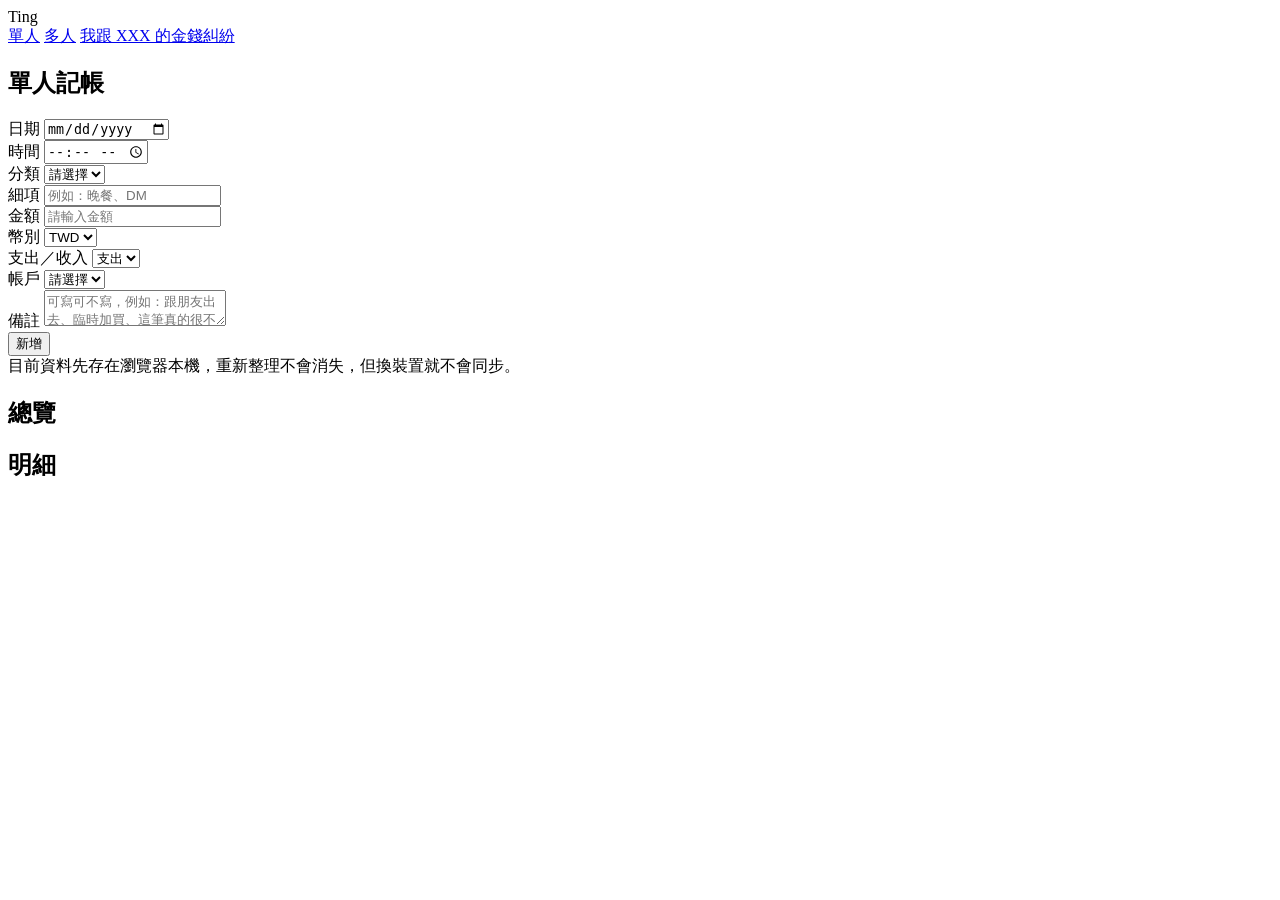
==== index.html @ b2af1054 "Create index.html" ====
<!DOCTYPE html>
<html lang="zh-Hant">
<head>
  <meta charset="UTF-8" />
  <meta name="viewport" content="width=device-width, initial-scale=1.0" />
  <title>Ting's 記帳網站</title>
  <link rel="stylesheet" href="./styles.css" />
</head>
<body>
  <div class="wrap">
    <div class="topbar">
      <div class="nickname">Ting</div>
      <nav class="mode-tabs" aria-label="模式切換">
        <a class="tab active" href="./index.html">單人</a>
        <a class="tab" href="./multi.html">多人</a>
        <a class="tab" href="./dispute.html">我跟 XXX 的金錢糾紛</a>
      </nav>
    </div>

    <section class="card">
      <h1 class="section-title">單人記帳</h1>

      <form id="entryForm" class="form-grid">
        <div class="two-col">
          <div class="field">
            <label for="date">日期</label>
            <input id="date" name="date" type="date" required />
          </div>
          <div class="field">
            <label for="time">時間</label>
            <input id="time" name="time" type="time" required />
          </div>
        </div>

        <div class="two-col">
          <div class="field">
            <label for="category">分類</label>
            <select id="category" name="category" required>
              <option value="">請選擇</option>
              <option>餐飲</option>
              <option>交通</option>
              <option>娛樂</option>
              <option>購物</option>
              <option>追星</option>
              <option>收入</option>
              <option>其他</option>
            </select>
          </div>

          <div class="field">
            <label for="detail">細項</label>
            <input id="detail" name="detail" type="text" placeholder="例如：晚餐、DM" required />
          </div>
        </div>

        <div class="two-col">
          <div class="field">
            <label for="amount">金額</label>
            <input id="amount" name="amount" type="number" min="0" step="0.01" placeholder="請輸入金額" required />
          </div>

          <div class="field">
            <label for="currency">幣別</label>
            <select id="currency" name="currency" required>
              <option value="TWD">TWD</option>
              <option value="JPY">JPY</option>
              <option value="KRW">KRW</option>
            </select>
          </div>
        </div>

        <div class="two-col">
          <div class="field">
            <label for="type">支出／收入</label>
            <select id="type" name="type" required>
              <option value="expense">支出</option>
              <option value="income">收入</option>
            </select>
          </div>

          <div class="field">
            <label for="account">帳戶</label>
            <select id="account" name="account" required>
              <option value="">請選擇</option>
              <option>現金</option>
              <option>中信</option>
              <option>台新</option>
              <option>隨取卡</option>
              <option>其他</option>
            </select>
          </div>
        </div>

        <div class="field">
          <label for="note">備註</label>
          <textarea id="note" name="note" placeholder="可寫可不寫，例如：跟朋友出去、臨時加買、這筆真的很不該花"></textarea>
        </div>

        <div class="action-row">
          <button class="btn btn-primary" type="submit">新增</button>
        </div>
      </form>

      <div class="helper">
        目前資料先存在瀏覽器本機，重新整理不會消失，但換裝置就不會同步。
      </div>
    </section>

    <section class="card">
      <h2 class="section-title">總覽</h2>
      <div id="summaryGrid" class="summary-grid"></div>
    </section>

    <section class="card">
      <h2 class="section-title">明細</h2>
      <div id="details"></div>
    </section>
  </div>

  <script src="./app.js"></script>
</body>
</html>
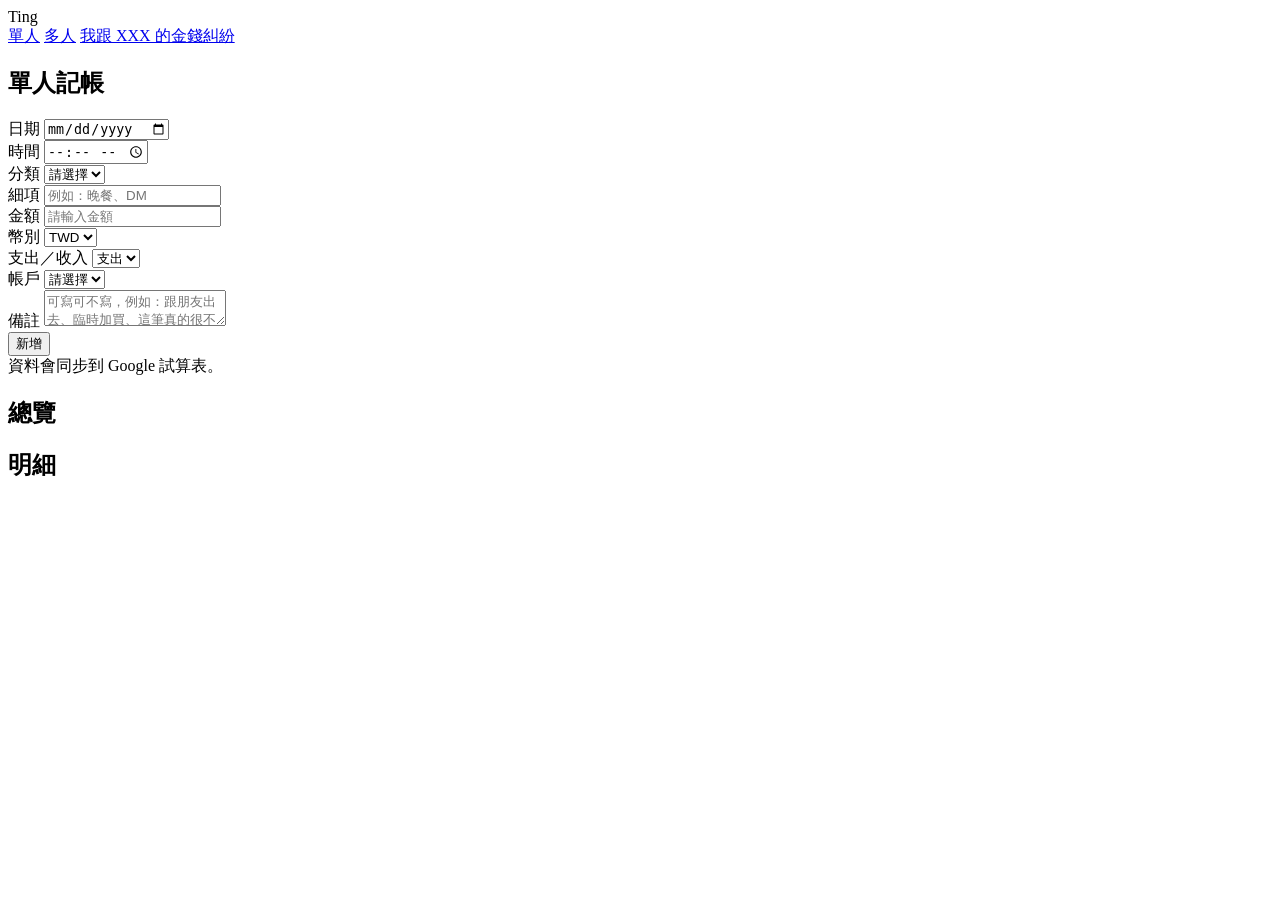
==== commit 47ba4fc2: "Update index.html" ====
--- a/index.html
+++ b/index.html
@@ -102,7 +102,7 @@
       </form>
 
       <div class="helper">
-        目前資料先存在瀏覽器本機，重新整理不會消失，但換裝置就不會同步。
+        資料會同步到 Google 試算表。
       </div>
     </section>
 
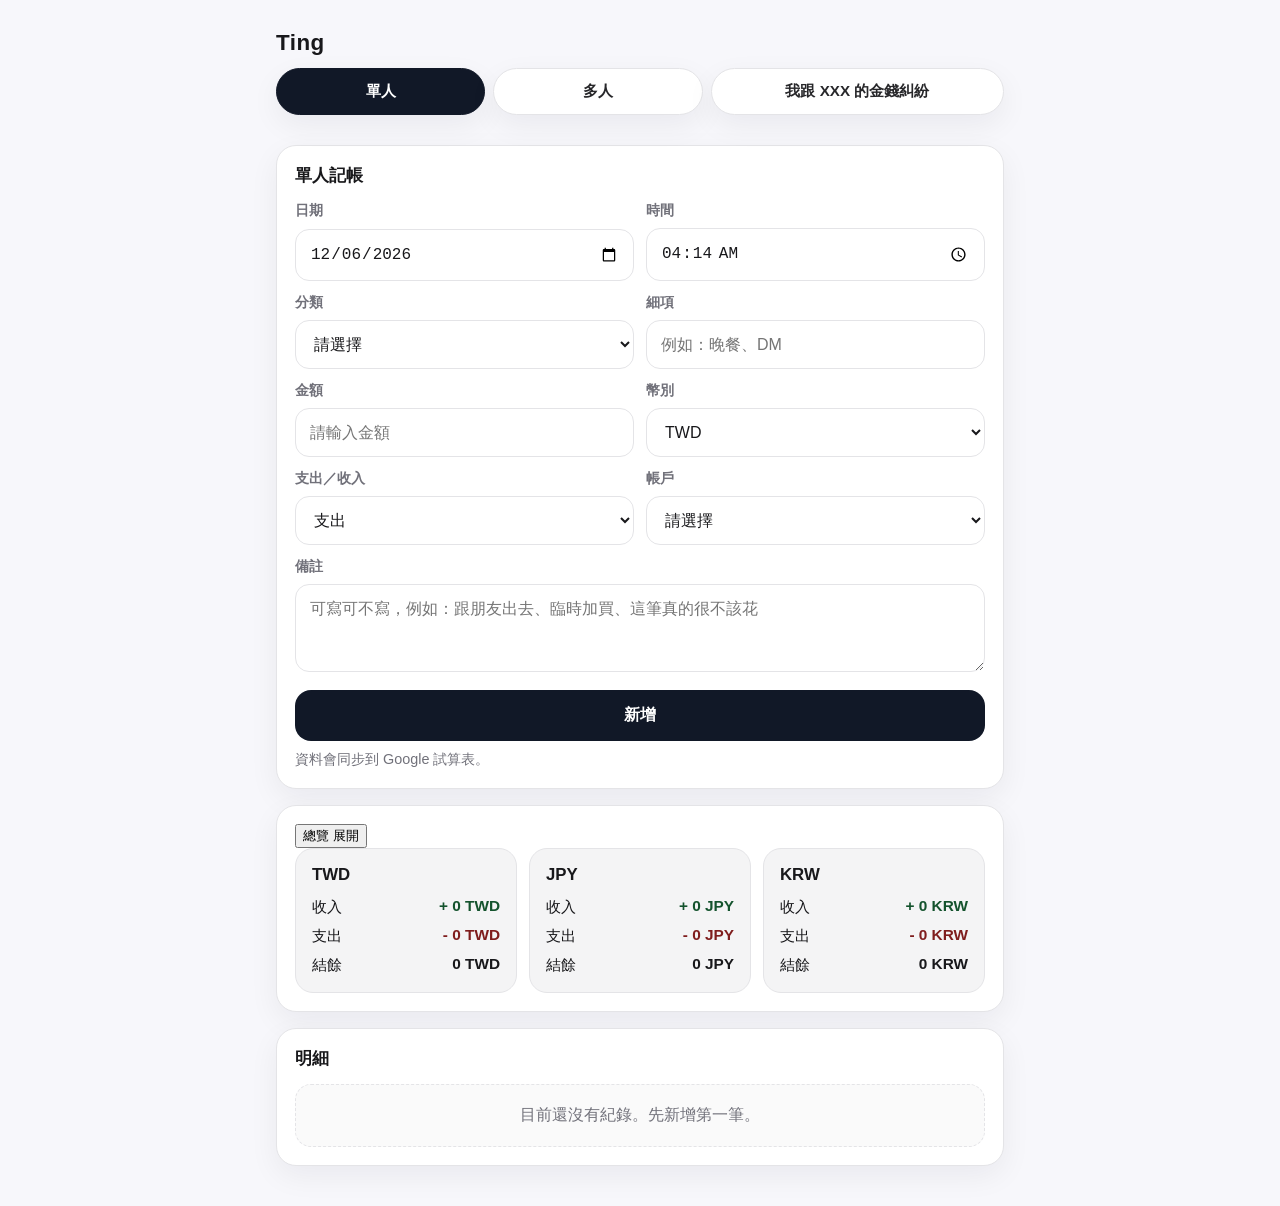
==== commit c1489733: "Update index.html" ====
--- a/index.html
+++ b/index.html
@@ -107,9 +107,21 @@
     </section>
 
     <section class="card">
-      <h2 class="section-title">總覽</h2>
-      <div id="summaryGrid" class="summary-grid"></div>
-    </section>
+  <button
+    id="summaryToggle"
+    class="collapse-toggle"
+    type="button"
+    aria-expanded="false"
+    aria-controls="summaryContent"
+  >
+    <span>總覽</span>
+    <span id="summaryToggleText">展開</span>
+  </button>
+
+  <div id="summaryContent" class="collapse-content is-hidden">
+    <div id="summaryGrid" class="summary-grid"></div>
+  </div>
+</section>
 
     <section class="card">
       <h2 class="section-title">明細</h2>
--- a/styles.css
+++ b/styles.css
@@ -0,0 +1,309 @@
+:root {
+  --bg: #f7f7fb;
+  --card: #ffffff;
+  --text: #18181b;
+  --sub: #71717a;
+  --line: #e4e4e7;
+  --accent: #111827;
+  --accent-2: #27272a;
+  --soft: #f4f4f5;
+  --income: #14532d;
+  --expense: #7f1d1d;
+  --shadow: 0 10px 30px rgba(15, 23, 42, 0.06);
+  --radius: 20px;
+}
+
+* {
+  box-sizing: border-box;
+}
+
+body {
+  margin: 0;
+  background: var(--bg);
+  color: var(--text);
+  font-family: -apple-system, BlinkMacSystemFont, "Segoe UI", "Noto Sans TC", sans-serif;
+}
+
+.wrap {
+  max-width: 760px;
+  margin: 0 auto;
+  padding: 20px 16px 40px;
+}
+
+.topbar {
+  padding: 10px 0 14px;
+  margin-bottom: 10px;
+  background: transparent;
+}
+
+.nickname {
+  font-size: 1.4rem;
+  font-weight: 800;
+  letter-spacing: 0.02em;
+  margin-bottom: 12px;
+}
+
+.mode-tabs {
+  display: grid;
+  grid-template-columns: 1fr 1fr 1.4fr;
+  gap: 8px;
+}
+
+.tab {
+  display: flex;
+  align-items: center;
+  justify-content: center;
+  text-align: center;
+  padding: 12px 10px;
+  border-radius: 999px;
+  background: var(--card);
+  border: 1px solid var(--line);
+  color: var(--accent-2);
+  text-decoration: none;
+  font-size: 0.95rem;
+  font-weight: 700;
+  box-shadow: var(--shadow);
+}
+
+.tab.active {
+  background: var(--accent);
+  color: #fff;
+  border-color: var(--accent);
+}
+
+.card {
+  background: var(--card);
+  border: 1px solid var(--line);
+  border-radius: var(--radius);
+  padding: 18px;
+  box-shadow: var(--shadow);
+  margin-top: 16px;
+}
+
+.section-title {
+  font-size: 1.05rem;
+  font-weight: 800;
+  margin: 0 0 14px;
+}
+
+.form-grid {
+  display: grid;
+  gap: 12px;
+}
+
+.field {
+  display: grid;
+  gap: 8px;
+}
+
+.field label {
+  font-size: 0.9rem;
+  color: var(--sub);
+  font-weight: 700;
+}
+
+.field input,
+.field select,
+.field textarea {
+  width: 100%;
+  border: 1px solid var(--line);
+  border-radius: 14px;
+  background: #fff;
+  padding: 14px;
+  font-size: 1rem;
+  color: var(--text);
+  outline: none;
+}
+
+.field textarea {
+  resize: vertical;
+  min-height: 88px;
+}
+
+.two-col {
+  display: grid;
+  grid-template-columns: 1fr 1fr;
+  gap: 12px;
+}
+
+.action-row {
+  display: grid;
+  grid-template-columns: 1fr;
+  gap: 12px;
+  margin-top: 6px;
+}
+
+.btn {
+  border: 0;
+  border-radius: 16px;
+  padding: 15px 18px;
+  font-size: 1rem;
+  font-weight: 800;
+  cursor: pointer;
+}
+
+.btn-primary {
+  background: var(--accent);
+  color: #fff;
+}
+
+.helper {
+  color: var(--sub);
+  font-size: 0.9rem;
+  margin-top: 8px;
+  line-height: 1.5;
+}
+
+.summary-grid {
+  display: grid;
+  gap: 12px;
+}
+
+.summary-card {
+  background: var(--soft);
+  border-radius: 18px;
+  padding: 16px;
+  border: 1px solid var(--line);
+}
+
+.summary-top {
+  display: flex;
+  justify-content: space-between;
+  align-items: center;
+  margin-bottom: 12px;
+}
+
+.summary-code {
+  font-weight: 900;
+  font-size: 1.05rem;
+}
+
+.summary-row {
+  display: flex;
+  justify-content: space-between;
+  gap: 12px;
+  margin-top: 8px;
+  font-size: 0.96rem;
+}
+
+.income {
+  color: var(--income);
+  font-weight: 700;
+}
+
+.expense {
+  color: var(--expense);
+  font-weight: 700;
+}
+
+.balance {
+  font-weight: 800;
+}
+
+.empty {
+  padding: 20px 14px;
+  border: 1px dashed var(--line);
+  border-radius: 16px;
+  color: var(--sub);
+  text-align: center;
+  background: #fafafa;
+}
+
+.day-block + .day-block {
+  margin-top: 16px;
+}
+
+.day-title {
+  font-size: 0.98rem;
+  font-weight: 900;
+  margin-bottom: 10px;
+}
+
+.entry-list {
+  display: grid;
+  gap: 10px;
+}
+
+.entry {
+  border: 1px solid var(--line);
+  border-radius: 18px;
+  padding: 14px;
+  background: #fff;
+}
+
+.entry-main {
+  display: flex;
+  align-items: flex-start;
+  justify-content: space-between;
+  gap: 12px;
+}
+
+.entry-left {
+  min-width: 0;
+}
+
+.entry-detail {
+  font-weight: 800;
+  margin-bottom: 4px;
+  word-break: break-word;
+}
+
+.entry-meta {
+  font-size: 0.9rem;
+  color: var(--sub);
+  line-height: 1.5;
+  word-break: break-word;
+}
+
+.entry-amount {
+  white-space: nowrap;
+  font-weight: 900;
+  font-size: 1rem;
+}
+
+.entry-note {
+  margin-top: 10px;
+  padding-top: 10px;
+  border-top: 1px dashed var(--line);
+  color: var(--sub);
+  font-size: 0.92rem;
+  line-height: 1.5;
+  word-break: break-word;
+}
+
+.entry-actions {
+  display: flex;
+  justify-content: flex-end;
+  margin-top: 12px;
+}
+
+.link-btn {
+  border: 0;
+  background: transparent;
+  color: var(--expense);
+  font-weight: 800;
+  cursor: pointer;
+  padding: 0;
+}
+
+.placeholder-text {
+  margin: 0;
+  line-height: 1.7;
+  color: var(--sub);
+}
+
+@media (min-width: 680px) {
+  .summary-grid {
+    grid-template-columns: repeat(3, 1fr);
+  }
+}
+
+@media (max-width: 520px) {
+  .mode-tabs {
+    grid-template-columns: 1fr;
+  }
+
+  .two-col {
+    grid-template-columns: 1fr;
+  }
+}
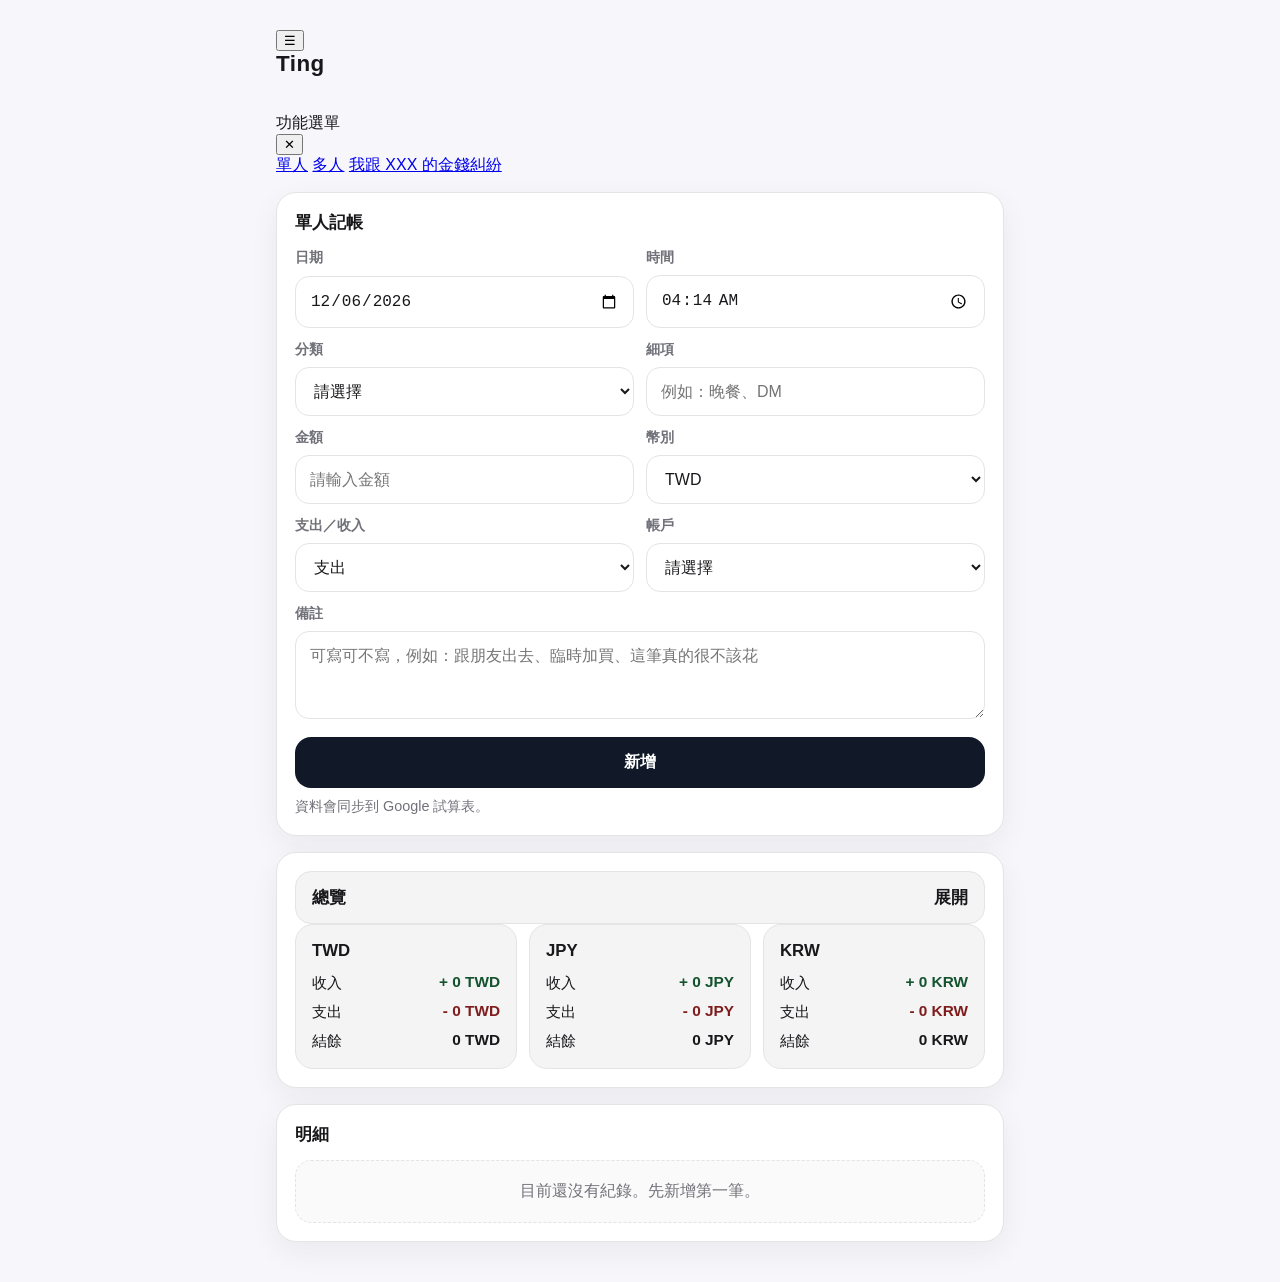
==== commit 4c5c34b0: "Update index.html" ====
--- a/index.html
+++ b/index.html
@@ -9,13 +9,29 @@
 <body>
   <div class="wrap">
     <div class="topbar">
-      <div class="nickname">Ting</div>
-      <nav class="mode-tabs" aria-label="模式切換">
-        <a class="tab active" href="./index.html">單人</a>
-        <a class="tab" href="./multi.html">多人</a>
-        <a class="tab" href="./dispute.html">我跟 XXX 的金錢糾紛</a>
-      </nav>
-    </div>
+  <button id="drawerOpenBtn" class="icon-btn" type="button" aria-label="開啟選單">
+    ☰
+  </button>
+
+  <div class="nickname">Ting</div>
+</div>
+
+<div id="drawerOverlay" class="drawer-overlay"></div>
+
+<aside id="sideDrawer" class="side-drawer" aria-label="側邊選單">
+  <div class="drawer-header">
+    <div class="drawer-title">功能選單</div>
+    <button id="drawerCloseBtn" class="icon-btn" type="button" aria-label="關閉選單">
+      ✕
+    </button>
+  </div>
+
+  <nav class="drawer-nav">
+    <a class="drawer-link active" href="./index.html">單人</a>
+    <a class="drawer-link" href="./multi.html">多人</a>
+    <a class="drawer-link" href="./dispute.html">我跟 XXX 的金錢糾紛</a>
+  </nav>
+</aside>
 
     <section class="card">
       <h1 class="section-title">單人記帳</h1>
--- a/styles.css
+++ b/styles.css
@@ -307,3 +307,18 @@
     grid-template-columns: 1fr;
   }
 }
+
+.collapse-toggle {
+  width: 100%;
+  border: 1px solid var(--line);
+  background: var(--soft);
+  padding: 14px 16px;
+  display: flex;
+  align-items: center;
+  justify-content: space-between;
+  font-size: 1.05rem;
+  font-weight: 800;
+  color: var(--text);
+  cursor: pointer;
+  border-radius: 16px;
+}
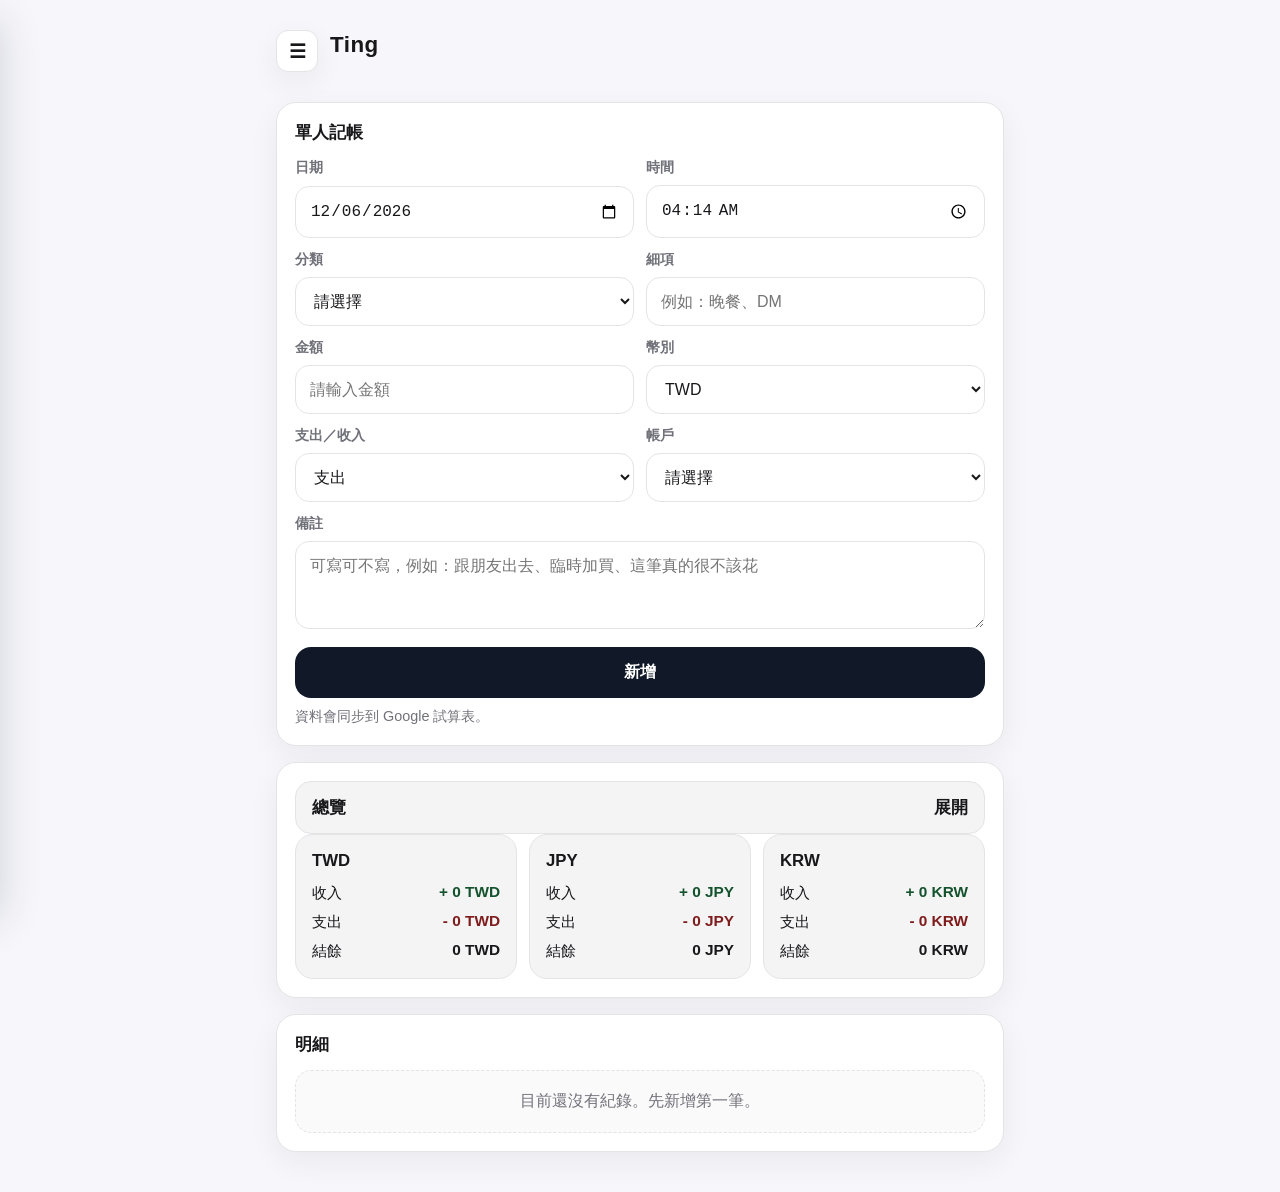
==== commit dd7bf6b2: "Update index.html" ====
--- a/index.html
+++ b/index.html
@@ -145,6 +145,7 @@
     </section>
   </div>
 
+  <script src="./ui.js"></script>
   <script src="./app.js"></script>
 </body>
 </html>
--- a/styles.css
+++ b/styles.css
@@ -322,3 +322,97 @@
   cursor: pointer;
   border-radius: 16px;
 }
+
+.topbar {
+  display: flex;
+  align-items: center;
+  gap: 12px;
+  padding: 10px 0 14px;
+  margin-bottom: 10px;
+}
+
+.icon-btn {
+  width: 42px;
+  height: 42px;
+  border: 1px solid var(--line);
+  border-radius: 12px;
+  background: var(--card);
+  color: var(--text);
+  font-size: 1.2rem;
+  font-weight: 800;
+  display: flex;
+  align-items: center;
+  justify-content: center;
+  cursor: pointer;
+  box-shadow: var(--shadow);
+}
+
+.drawer-overlay {
+  position: fixed;
+  inset: 0;
+  background: rgba(24, 24, 27, 0.28);
+  opacity: 0;
+  visibility: hidden;
+  transition: 0.25s ease;
+  z-index: 40;
+}
+
+.side-drawer {
+  position: fixed;
+  top: 0;
+  left: 0;
+  width: min(82vw, 320px);
+  height: 100vh;
+  background: var(--card);
+  border-right: 1px solid var(--line);
+  box-shadow: 0 20px 40px rgba(15, 23, 42, 0.16);
+  transform: translateX(-100%);
+  transition: 0.25s ease;
+  z-index: 50;
+  padding: 18px 16px;
+  display: flex;
+  flex-direction: column;
+}
+
+.drawer-header {
+  display: flex;
+  align-items: center;
+  justify-content: space-between;
+  margin-bottom: 20px;
+}
+
+.drawer-title {
+  font-size: 1.05rem;
+  font-weight: 900;
+}
+
+.drawer-nav {
+  display: grid;
+  gap: 10px;
+}
+
+.drawer-link {
+  display: block;
+  padding: 14px 16px;
+  border-radius: 16px;
+  text-decoration: none;
+  color: var(--text);
+  background: var(--soft);
+  border: 1px solid var(--line);
+  font-weight: 800;
+}
+
+.drawer-link.active {
+  background: var(--accent);
+  color: #fff;
+  border-color: var(--accent);
+}
+
+.drawer-overlay.show {
+  opacity: 1;
+  visibility: visible;
+}
+
+.side-drawer.show {
+  transform: translateX(0);
+}
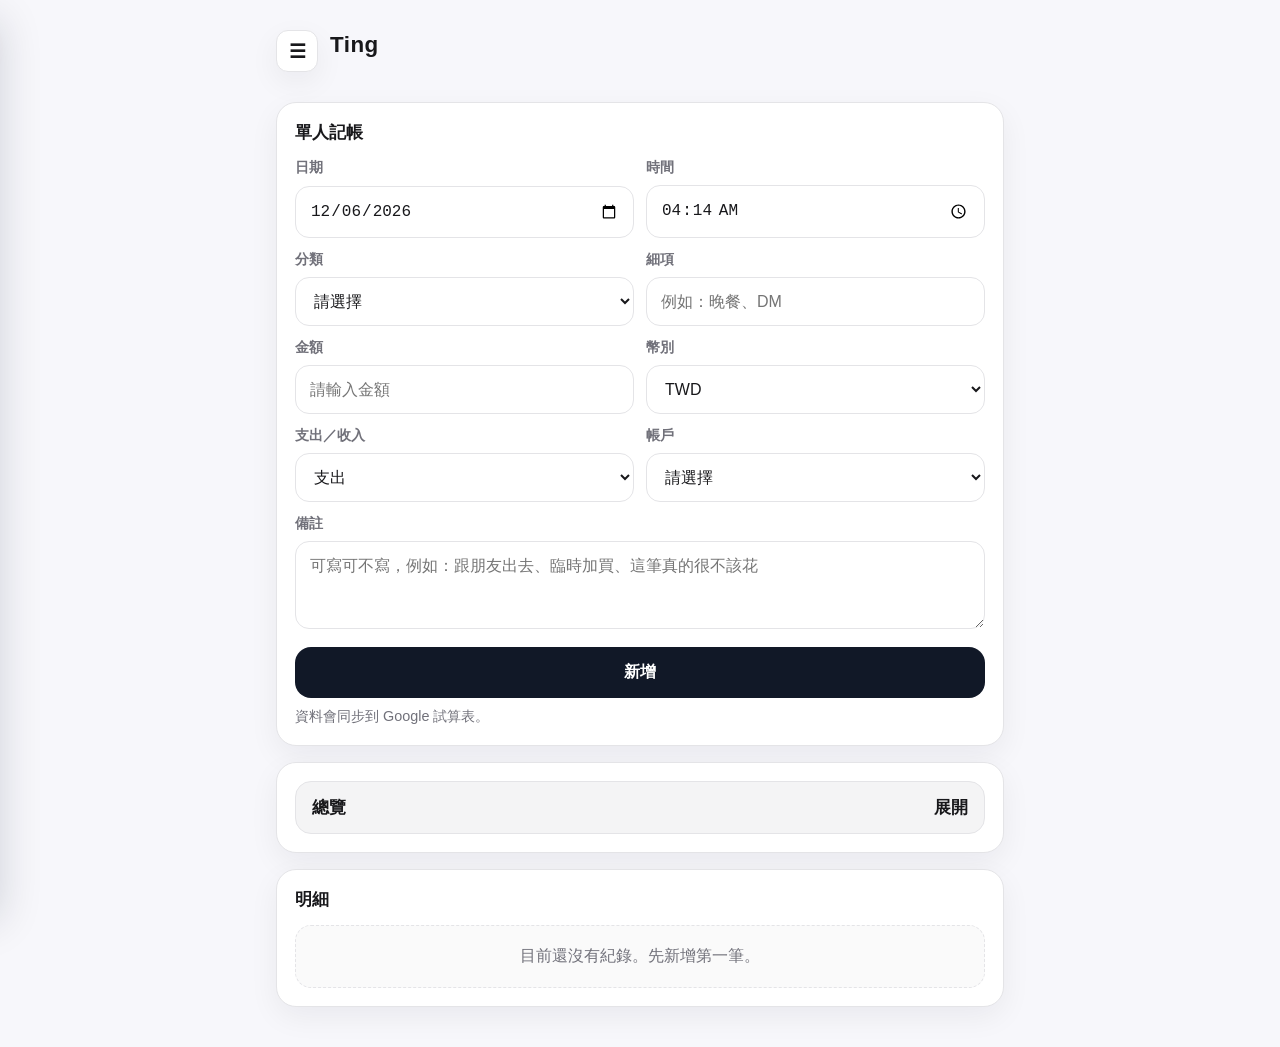
==== commit 13e4e45b: "Update index.html" ====
--- a/index.html
+++ b/index.html
@@ -134,7 +134,7 @@
     <span id="summaryToggleText">展開</span>
   </button>
 
-  <div id="summaryContent" class="collapse-content is-hidden">
+  <div id="summaryContent" class="collapse-content" hidden>
     <div id="summaryGrid" class="summary-grid"></div>
   </div>
 </section>
